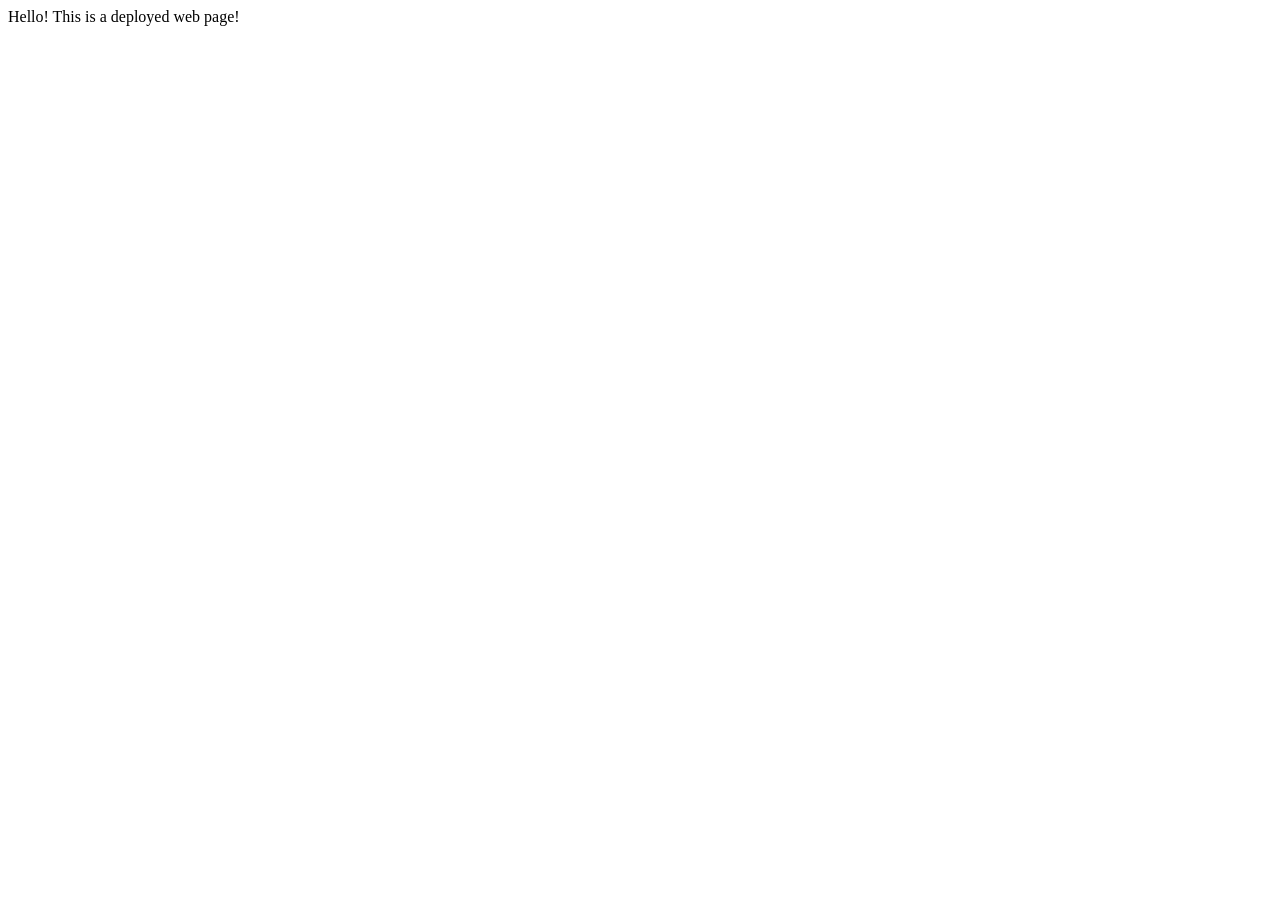
==== index.html @ 88418f79 "initial commit" ====
<!DOCTYPE html>
<html lang="en">
<head>
    <meta charset="UTF-8">
    <meta name="viewport" content="width=device-width, initial-scale=1.0">
    <title>Mini Portfolio</title>
    <link rel="stylesheet" href="style.css">
</head>
<body>
    <div>Hello! This is a deployed web page!</div>
</body>
</html>
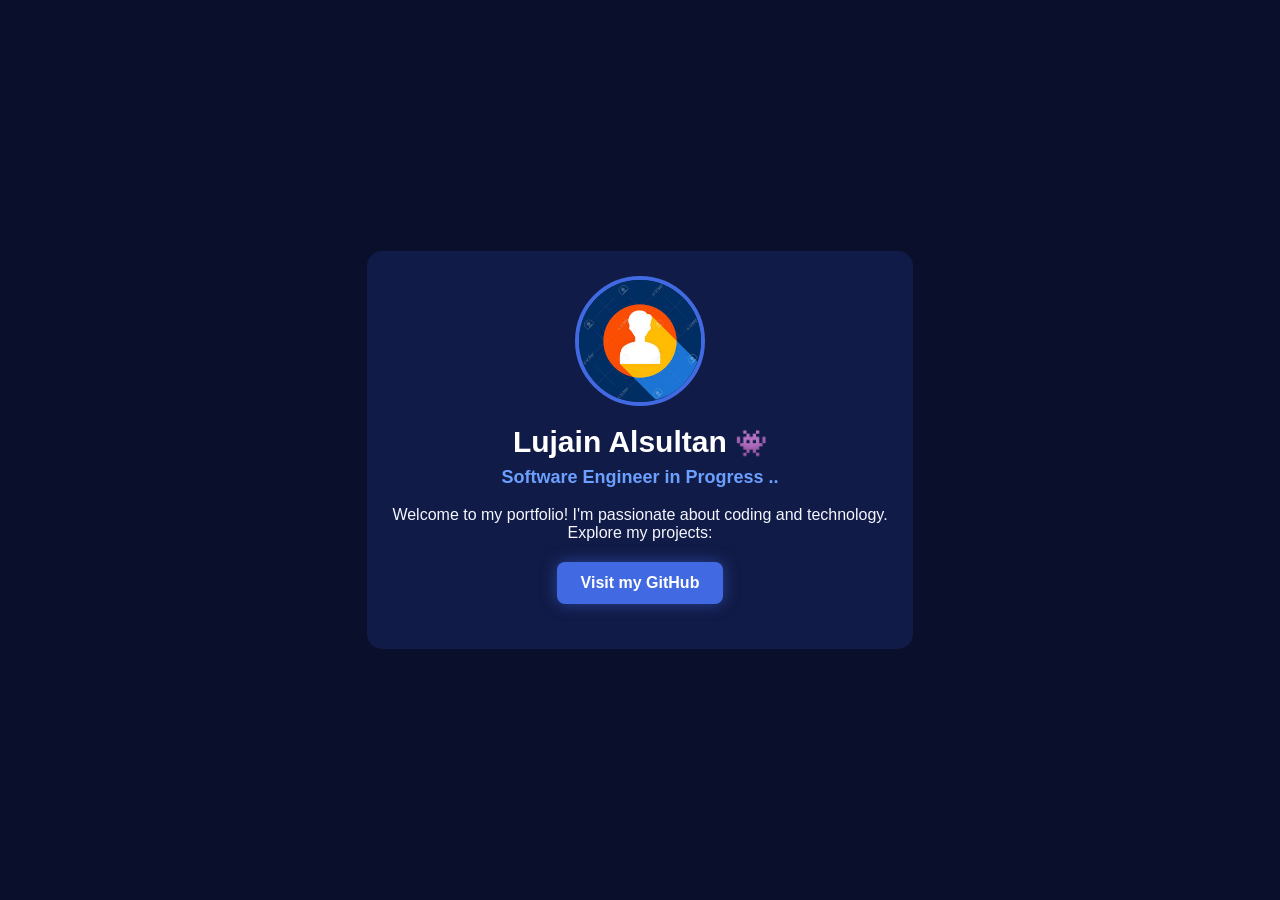
==== commit 7f617a06: "portfolio update" ====
--- a/index.html
+++ b/index.html
@@ -1,12 +1,22 @@
 <!DOCTYPE html>
 <html lang="en">
 <head>
-    <meta charset="UTF-8">
-    <meta name="viewport" content="width=device-width, initial-scale=1.0">
-    <title>Mini Portfolio</title>
-    <link rel="stylesheet" href="style.css">
+  <meta charset="UTF-8" />
+  <meta name="viewport" content="width=device-width, initial-scale=1.0" />
+  <title>Lujain Alsultan | Portfolio</title>
+  <link rel="stylesheet" href="css/style.css" />
 </head>
 <body>
-    <div>Hello! This is a deployed web page!</div>
+  <div class="container">
+    <img src="profile.jpeg" alt="Lujain's Profile" class="profile-pic" />
+    <h1>Lujain Alsultan <span class="emoji">👾</span></h1>
+    <h2>Software Engineer in Progress ..</h2>
+    <p>Welcome to my portfolio! I'm passionate about coding and technology.</p>
+    <p>Explore my projects:</p>
+        <footer></footer>
+    <a href="https://github.com/" target="_blank" class="btn">Visit my GitHub</a>
+    <footer>
+    </footer>
+  </div>
 </body>
 </html>
--- a/css/style.css
+++ b/css/style.css
@@ -0,0 +1,79 @@
+* {
+    margin: 0;
+    padding: 0;
+    box-sizing: border-box;
+    font-family: Arial, Helvetica, serif;
+}
+
+
+body {
+    background-color: #0a0f2c; 
+    color: #f5f7ff;
+    display: flex;
+    justify-content: center;
+    align-items: center;
+    height: 100vh;
+}
+
+
+.container {
+    text-align: center;
+    padding: 25px;
+    background-color: #111b47; 
+    border-radius: 15px;
+    
+}
+
+
+.profile-pic {
+    width: 130px;
+    height: 130px;
+    border-radius: 50%;
+    border: 4px solid #4169e1; 
+    margin-bottom: 15px;
+    object-fit: cover;
+   
+    
+}
+
+
+h1 {
+    font-size: 30px;
+    margin-bottom: 8px;
+    color: #ffffff;
+}
+
+.emoji {
+    font-size: 26px;
+}
+
+h2 {
+    font-size: 18px;
+    color: #6ca0ff; 
+    margin-bottom: 18px;
+}
+
+
+.btn {
+    display: inline-block;
+    background-color: #4169e1;
+    color: #fff;
+    text-decoration: none;
+    padding: 12px 24px;
+    border-radius: 8px;
+    transition: 0.3s ease;
+    font-weight: bold;
+    box-shadow: 0 0 15px rgba(65, 105, 225, 0.5);
+}
+
+.btn:hover {
+    background-color: #3154c7; 
+    transform: scale(1.05);
+}
+
+
+footer {
+    margin-top: 20px;
+    font-size: 14px;
+    color: #cfd8ff;
+}
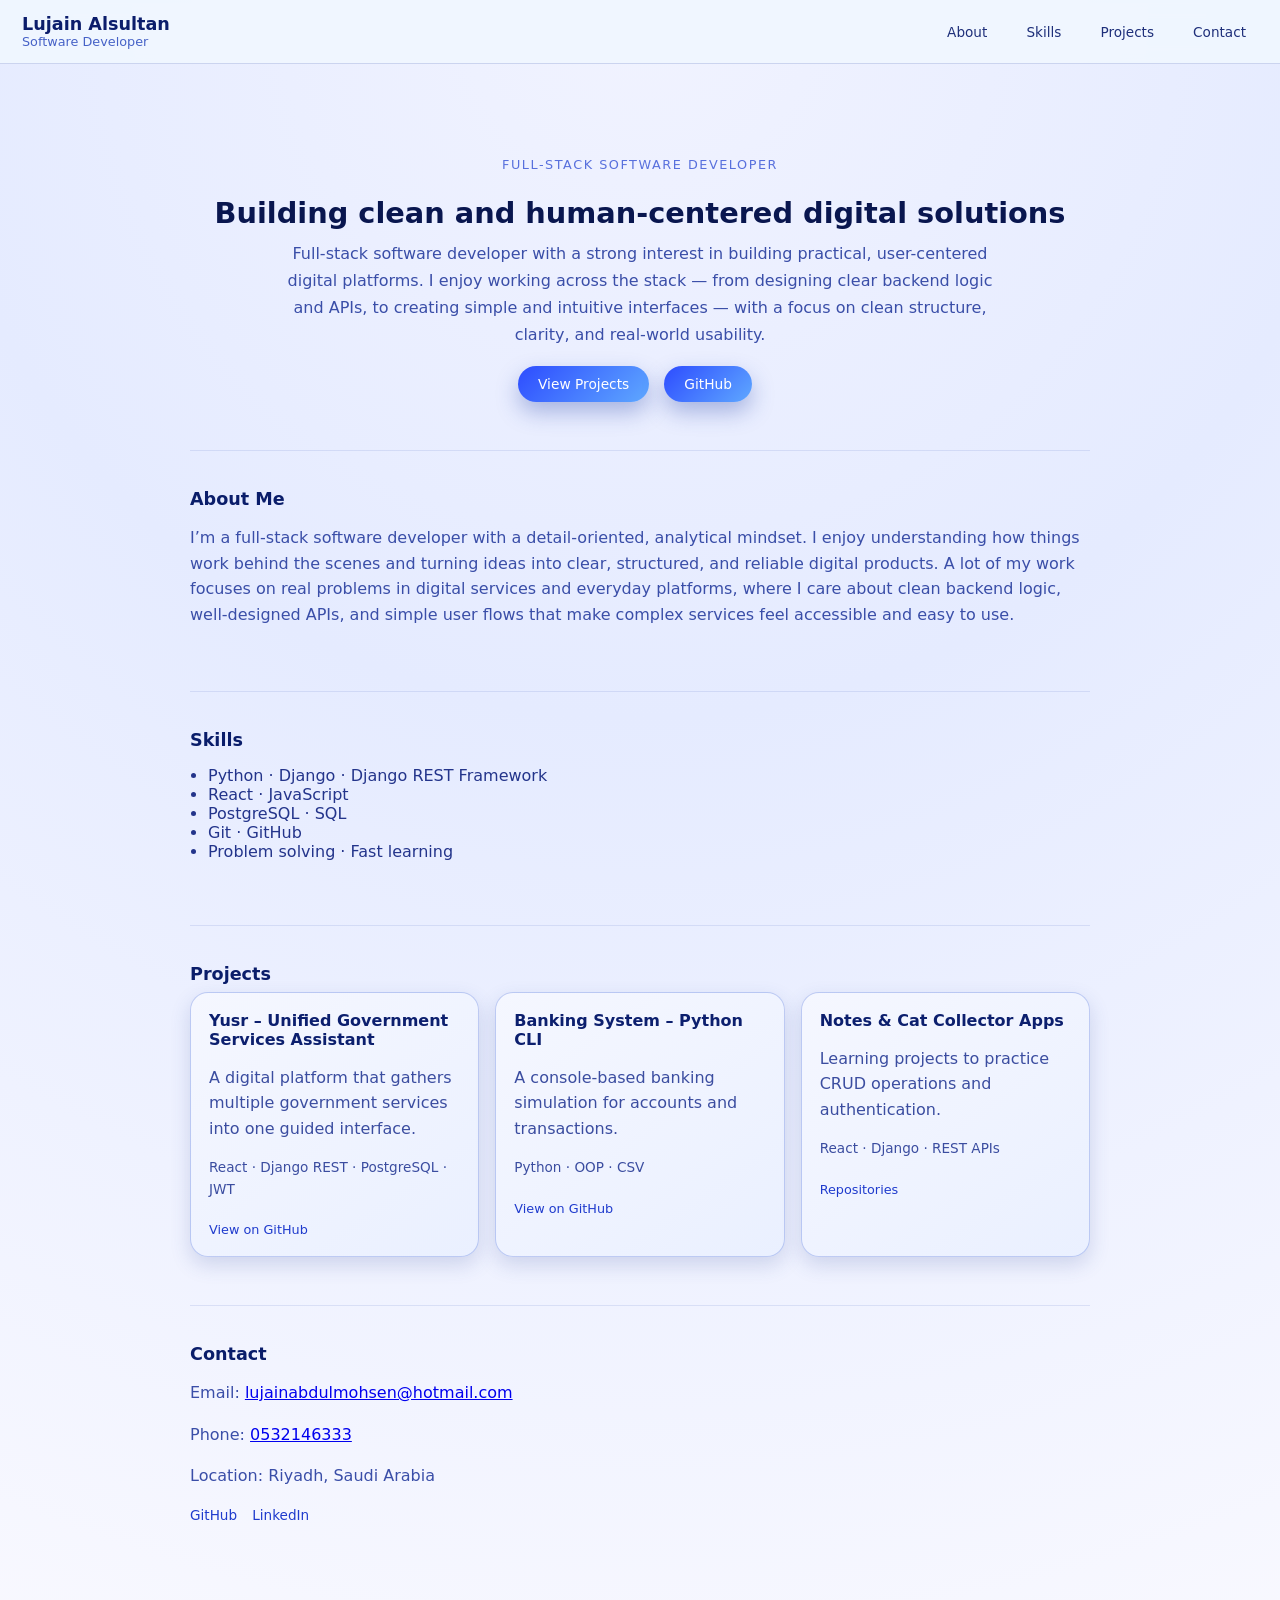
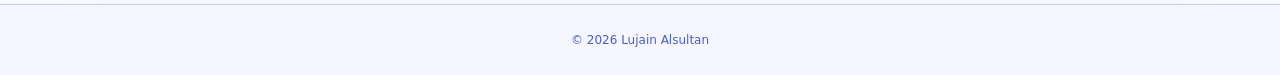
==== commit c6b79146: "update" ====
--- a/index.html
+++ b/index.html
@@ -1,22 +1,97 @@
 <!DOCTYPE html>
 <html lang="en">
 <head>
-  <meta charset="UTF-8" />
-  <meta name="viewport" content="width=device-width, initial-scale=1.0" />
-  <title>Lujain Alsultan | Portfolio</title>
-  <link rel="stylesheet" href="css/style.css" />
+<meta charset="UTF-8">
+<title>Lujain Alsultan | Portfolio</title>
+<meta name="viewport" content="width=device-width, initial-scale=1">
+<link href="styles.css" rel="stylesheet">
 </head>
 <body>
-  <div class="container">
-    <img src="profile.jpeg" alt="Lujain's Profile" class="profile-pic" />
-    <h1>Lujain Alsultan <span class="emoji">👾</span></h1>
-    <h2>Software Engineer in Progress ..</h2>
-    <p>Welcome to my portfolio! I'm passionate about coding and technology.</p>
-    <p>Explore my projects:</p>
-        <footer></footer>
-    <a href="https://github.com/" target="_blank" class="btn">Visit my GitHub</a>
-    <footer>
-    </footer>
-  </div>
+<header class="top">
+<div class="brand">
+<h1>Lujain Alsultan</h1>
+<p>Software Developer</p>
+</div>
+<nav class="nav">
+<a href="#about">About</a>
+<a href="#skills">Skills</a>
+<a href="#projects">Projects</a>
+<a href="#contact">Contact</a>
+</nav>
+</header>
+
+<main class="page">
+<section class="hero">
+<p class="hero-tag">Full-stack Software Developer</p>
+<h2>Building clean and human-centered digital solutions</h2>
+<p class="hero-text">Full-stack software developer with a strong interest in building practical, user-centered digital platforms. I enjoy working across the stack — from designing clear backend logic and APIs, to creating simple and intuitive interfaces — with a focus on clean structure, clarity, and real-world usability.</p>
+<div class="hero-actions">
+<a href="#projects" class="btn">View Projects</a>
+<a href="https://github.com/lujainabdulmohsen" class="btn" target="_blank">GitHub</a>
+</div>
+</section>
+
+<section id="about" class="section">
+<h3>About Me</h3>
+<p>I’m a full-stack software developer with a detail-oriented, analytical mindset. I enjoy understanding how things work behind the scenes and turning ideas into clear, structured, and reliable digital products. A lot of my work focuses on real problems in digital services and everyday platforms, where I care about clean backend logic, well-designed APIs, and simple user flows that make complex services feel accessible and easy to use.</p>
+</section>
+
+<section id="skills" class="section">
+<h3>Skills</h3>
+<ul class="list">
+<li>Python · Django · Django REST Framework</li>
+<li>React · JavaScript</li>
+<li>PostgreSQL · SQL</li>
+<li>Git · GitHub</li>
+<li>Problem solving · Fast learning</li>
+</ul>
+</section>
+
+<section id="projects" class="section">
+<h3>Projects</h3>
+
+<div class="cards">
+<div class="card">
+<h4>Yusr – Unified Government Services Assistant</h4>
+<p>A digital platform that gathers multiple government services into one guided interface.</p>
+<p class="tech">React · Django REST · PostgreSQL · JWT</p>
+<a href="https://github.com/lujainabdulmohsen/yusr" target="_blank" class="link">View on GitHub</a>
+</div>
+
+<div class="card">
+<h4>Banking System – Python CLI</h4>
+<p>A console-based banking simulation for accounts and transactions.</p>
+<p class="tech">Python · OOP · CSV</p>
+<a href="https://github.com/lujainabdulmohsen/banking-system" target="_blank" class="link">View on GitHub</a>
+</div>
+
+<div class="card">
+<h4>Notes & Cat Collector Apps</h4>
+<p>Learning projects to practice CRUD operations and authentication.</p>
+<p class="tech">React · Django · REST APIs</p>
+<a href="https://github.com/lujainabdulmohsen" target="_blank" class="link">Repositories</a>
+</div>
+</div>
+</section>
+
+<section id="contact" class="section">
+<h3>Contact</h3>
+<p>Email: <a href="mailto:lujainabdulmohsen@hotmail.com">lujainabdulmohsen@hotmail.com</a></p>
+<p>Phone: <a href="tel:0532146333">0532146333</a></p>
+<p>Location: Riyadh, Saudi Arabia</p>
+<div class="social">
+<a href="https://github.com/lujainabdulmohsen" target="_blank">GitHub</a>
+<a href="https://www.linkedin.com/in/lujainalsultan/" target="_blank">LinkedIn</a>
+</div>
+</section>
+</main>
+
+<footer class="footer">
+<p>© <span id="year"></span> Lujain Alsultan</p>
+</footer>
+
+<script>
+document.getElementById("year").textContent = new Date().getFullYear()
+</script>
 </body>
-</html>+</html>
--- a/styles.css
+++ b/styles.css
@@ -0,0 +1,210 @@
+html {
+  scroll-behavior: smooth;
+}
+
+body {
+  margin: 0;
+  font-family: system-ui, -apple-system, Segoe UI, Poppins, sans-serif;
+  background: radial-gradient(circle at top, #f1f3ff 0%, #e5ebff 40%, #f9f9ff 100%);
+  color: #0f1a3a;
+}
+
+.top {
+  position: sticky;
+  top: 0;
+  z-index: 10;
+  display: flex;
+  justify-content: space-between;
+  align-items: center;
+  padding: 14px 22px;
+  background: rgba(240, 246, 255, 0.96);
+  border-bottom: 1px solid rgba(70, 90, 180, 0.22);
+  backdrop-filter: blur(10px);
+}
+
+.brand h1 {
+  margin: 0;
+  font-size: 1.1rem;
+  color: #0b1d6b;
+}
+
+.brand p {
+  margin: 0;
+  font-size: 0.8rem;
+  color: #4662c7;
+}
+
+.nav a {
+  margin-left: 10px;
+  color: #1e2f7a;
+  text-decoration: none;
+  font-size: 0.85rem;
+  padding: 6px 12px;
+  border-radius: 20px;
+  transition: background 0.18s, transform 0.18s;
+}
+
+.nav a:hover {
+  background: rgba(90, 120, 255, 0.16);
+  transform: translateY(-1px);
+}
+
+.page {
+  max-width: 900px;
+  margin: 0 auto;
+  padding: 40px 22px 32px;
+}
+
+.hero {
+  text-align: center;
+  padding: 40px 0 30px;
+}
+
+.hero-tag {
+  font-size: 0.8rem;
+  letter-spacing: 0.12em;
+  text-transform: uppercase;
+  color: #5870dd;
+  margin-bottom: 6px;
+}
+
+.hero h2 {
+  font-size: 1.8rem;
+  margin-bottom: 10px;
+  color: #09164f;
+}
+
+.hero-text {
+  max-width: 720px;
+  margin: 0 auto;
+  color: #3a4ea8;
+  line-height: 1.7;
+}
+
+.hero-actions {
+  margin-top: 18px;
+}
+
+.btn {
+  display: inline-block;
+  margin-right: 10px;
+  padding: 10px 20px;
+  border-radius: 28px;
+  text-decoration: none;
+  font-size: 0.86rem;
+  color: white;
+  background: linear-gradient(135deg, #2d4cff, #5fa8ff);
+  box-shadow: 0 10px 22px rgba(40, 70, 170, 0.35);
+  transition: transform 0.18s, box-shadow 0.18s, background 0.18s;
+}
+
+.btn:hover {
+  transform: translateY(-2px);
+  box-shadow: 0 14px 30px rgba(40, 70, 170, 0.45);
+}
+
+.section {
+  margin: 18px 0 28px;
+  padding: 20px 0;
+  border-top: 1px solid rgba(120, 140, 210, 0.2);
+}
+
+.section h3 {
+  margin-bottom: 8px;
+  color: #0a1d6a;
+  font-size: 1.1rem;
+}
+
+.section p {
+  color: #3a4ea8;
+  line-height: 1.6;
+}
+
+.list {
+  padding-left: 18px;
+  color: #23348b;
+}
+
+.cards {
+  display: grid;
+  grid-template-columns: repeat(auto-fit, minmax(220px, 1fr));
+  gap: 16px;
+  margin-top: 8px;
+}
+
+.card {
+  padding: 18px;
+  border-radius: 18px;
+  background: linear-gradient(145deg, #f5f7ff, #eaf0ff);
+  border: 1px solid rgba(90, 120, 220, 0.35);
+  box-shadow: 0 8px 20px rgba(50, 70, 150, 0.18);
+  transition: transform 0.18s, box-shadow 0.18s, border-color 0.18s;
+}
+
+.card:hover {
+  transform: translateY(-4px);
+  box-shadow: 0 14px 28px rgba(40, 60, 140, 0.28);
+  border-color: rgba(60, 100, 240, 0.6);
+}
+
+.card h4 {
+  margin: 0 0 6px;
+  color: #0c1f6e;
+  font-size: 1rem;
+}
+
+.card p {
+  color: #3b4da0;
+}
+
+.tech {
+  color: #4464cc;
+  font-size: 0.85rem;
+  margin-top: 4px;
+}
+
+.link {
+  display: inline-block;
+  margin-top: 8px;
+  color: #1f3bcd;
+  text-decoration: none;
+  font-size: 0.8rem;
+  transition: color 0.18s, transform 0.18s;
+}
+
+.link:hover {
+  color: #1026ff;
+  transform: translateY(-1px);
+}
+
+.social a {
+  margin-right: 10px;
+  color: #1f3bcd;
+  text-decoration: none;
+  font-size: 0.85rem;
+  transition: color 0.18s, transform 0.18s;
+}
+
+.social a:hover {
+  color: #1026ff;
+  transform: translateY(-1px);
+}
+
+.footer {
+  text-align: center;
+  padding: 16px;
+  font-size: 0.75rem;
+  color: #4960c9;
+  border-top: 1px solid rgba(60, 80, 190, 0.25);
+  background: #f5f6ff;
+}
+
+@media (max-width: 720px) {
+  .page {
+    padding: 26px 18px 26px;
+  }
+
+  .hero {
+    padding-top: 24px;
+  }
+}
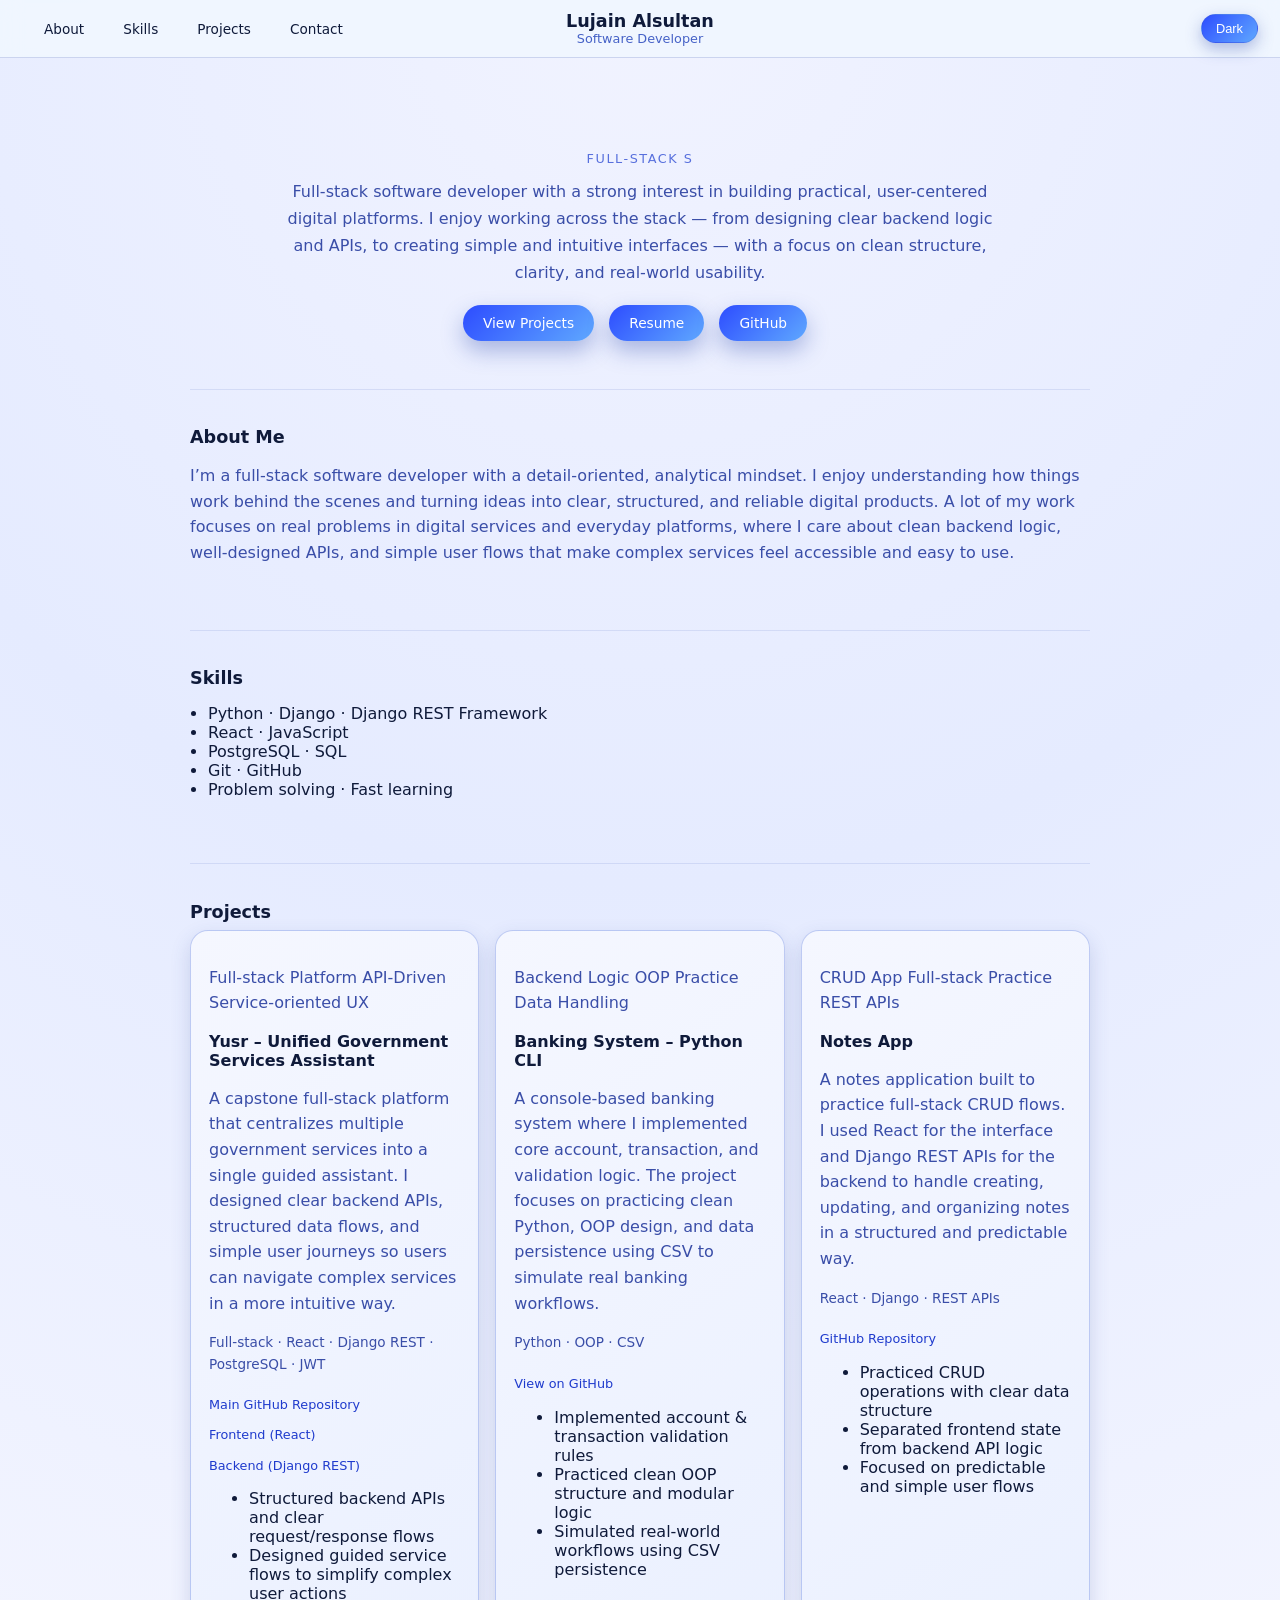
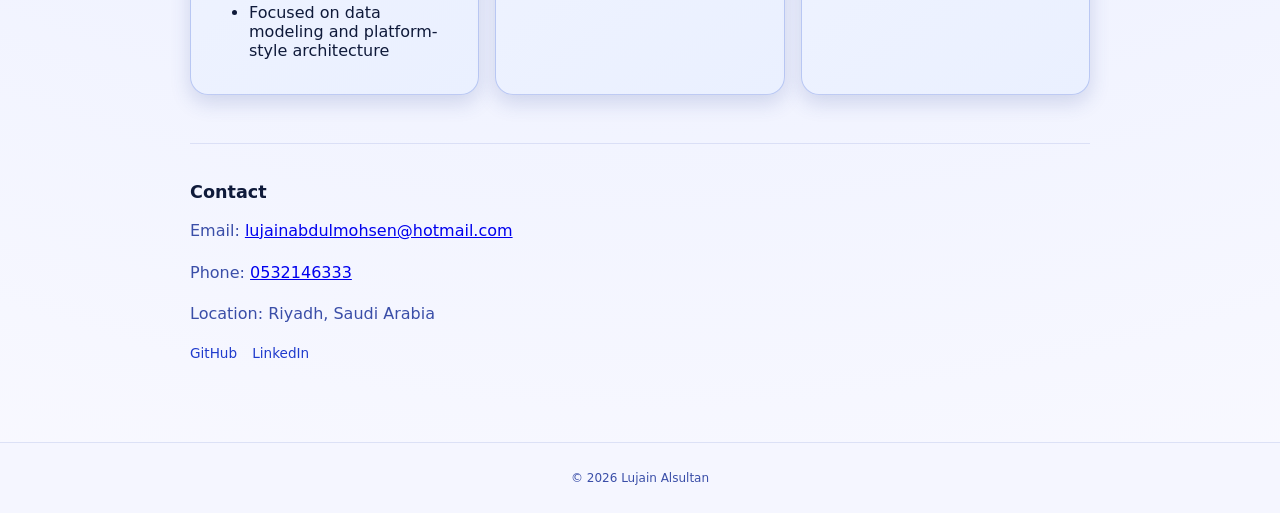
==== commit 42db3882: "updates" ====
--- a/index.html
+++ b/index.html
@@ -7,36 +7,49 @@
 <link href="styles.css" rel="stylesheet">
 </head>
 <body>
+
 <header class="top">
-<div class="brand">
-<h1>Lujain Alsultan</h1>
-<p>Software Developer</p>
-</div>
+
 <nav class="nav">
 <a href="#about">About</a>
 <a href="#skills">Skills</a>
 <a href="#projects">Projects</a>
 <a href="#contact">Contact</a>
 </nav>
+
+<div class="brand">
+<h1>Lujain Alsultan</h1>
+<p>Software Developer</p>
+</div>
+
+<button id="themeToggle" class="theme-toggle small-btn">Dark</button>
+
 </header>
 
 <main class="page">
-<section class="hero">
+
+<section class="hero reveal">
 <p class="hero-tag">Full-stack Software Developer</p>
-<h2>Building clean and human-centered digital solutions</h2>
-<p class="hero-text">Full-stack software developer with a strong interest in building practical, user-centered digital platforms. I enjoy working across the stack — from designing clear backend logic and APIs, to creating simple and intuitive interfaces — with a focus on clean structure, clarity, and real-world usability.</p>
+
+<p class="hero-text">
+Full-stack software developer with a strong interest in building practical, user-centered digital platforms. I enjoy working across the stack — from designing clear backend logic and APIs, to creating simple and intuitive interfaces — with a focus on clean structure, clarity, and real-world usability.
+</p>
+
 <div class="hero-actions">
 <a href="#projects" class="btn">View Projects</a>
+<a href="resume.pdf" target="_blank" class="btn">Resume</a>
 <a href="https://github.com/lujainabdulmohsen" class="btn" target="_blank">GitHub</a>
 </div>
 </section>
 
-<section id="about" class="section">
+<section id="about" class="section reveal">
 <h3>About Me</h3>
-<p>I’m a full-stack software developer with a detail-oriented, analytical mindset. I enjoy understanding how things work behind the scenes and turning ideas into clear, structured, and reliable digital products. A lot of my work focuses on real problems in digital services and everyday platforms, where I care about clean backend logic, well-designed APIs, and simple user flows that make complex services feel accessible and easy to use.</p>
+<p>
+I’m a full-stack software developer with a detail-oriented, analytical mindset. I enjoy understanding how things work behind the scenes and turning ideas into clear, structured, and reliable digital products. A lot of my work focuses on real problems in digital services and everyday platforms, where I care about clean backend logic, well-designed APIs, and simple user flows that make complex services feel accessible and easy to use.
+</p>
 </section>
 
-<section id="skills" class="section">
+<section id="skills" class="section reveal">
 <h3>Skills</h3>
 <ul class="list">
 <li>Python · Django · Django REST Framework</li>
@@ -47,51 +60,123 @@
 </ul>
 </section>
 
-<section id="projects" class="section">
+<section id="projects" class="section reveal">
 <h3>Projects</h3>
 
 <div class="cards">
+
+<!-- Yusr -->
 <div class="card">
+
+<p class="tech-tags">
+<span>Full-stack Platform</span>
+<span>API-Driven</span>
+<span>Service-oriented UX</span>
+</p>
+
 <h4>Yusr – Unified Government Services Assistant</h4>
-<p>A digital platform that gathers multiple government services into one guided interface.</p>
-<p class="tech">React · Django REST · PostgreSQL · JWT</p>
-<a href="https://github.com/lujainabdulmohsen/yusr" target="_blank" class="link">View on GitHub</a>
+
+<p>A capstone full-stack platform that centralizes multiple government services into a single guided assistant. I designed clear backend APIs, structured data flows, and simple user journeys so users can navigate complex services in a more intuitive way.</p>
+
+<p class="tech">Full-stack · React · Django REST · PostgreSQL · JWT</p>
+
+<a href="https://github.com/lujainabdulmohsen" target="_blank" class="link">
+Main GitHub Repository
+</a>
+
+<div class="card-links">
+<a href="https://github.com/lujainabdulmohsen/frontend-capstone" target="_blank" class="link">Frontend (React)</a>
+<a href="https://github.com/lujainabdulmohsen/backend-capstone" target="_blank" class="link">Backend (Django REST)</a>
 </div>
 
-<div class="card">
-<h4>Banking System – Python CLI</h4>
-<p>A console-based banking simulation for accounts and transactions.</p>
-<p class="tech">Python · OOP · CSV</p>
-<a href="https://github.com/lujainabdulmohsen/banking-system" target="_blank" class="link">View on GitHub</a>
+<ul class="takeaways">
+<li>Structured backend APIs and clear request/response flows</li>
+<li>Designed guided service flows to simplify complex user actions</li>
+<li>Focused on data modeling and platform-style architecture</li>
+</ul>
+
 </div>
 
+<!-- Banking System -->
 <div class="card">
-<h4>Notes & Cat Collector Apps</h4>
-<p>Learning projects to practice CRUD operations and authentication.</p>
+
+<p class="tech-tags">
+<span>Backend Logic</span>
+<span>OOP Practice</span>
+<span>Data Handling</span>
+</p>
+
+<h4>Banking System – Python CLI</h4>
+
+<p>A console-based banking system where I implemented core account, transaction, and validation logic. The project focuses on practicing clean Python, OOP design, and data persistence using CSV to simulate real banking workflows.</p>
+
+<p class="tech">Python · OOP · CSV</p>
+
+<a href="https://github.com/lujainabdulmohsen/python-bank-project" target="_blank" class="link">View on GitHub</a>
+
+<ul class="takeaways">
+<li>Implemented account & transaction validation rules</li>
+<li>Practiced clean OOP structure and modular logic</li>
+<li>Simulated real-world workflows using CSV persistence</li>
+</ul>
+
+</div>
+
+<!-- Notes App -->
+<div class="card">
+
+<p class="tech-tags">
+<span>CRUD App</span>
+<span>Full-stack Practice</span>
+<span>REST APIs</span>
+</p>
+
+<h4>Notes App</h4>
+
+<p>A notes application built to practice full-stack CRUD flows. I used React for the interface and Django REST APIs for the backend to handle creating, updating, and organizing notes in a structured and predictable way.</p>
+
 <p class="tech">React · Django · REST APIs</p>
-<a href="https://github.com/lujainabdulmohsen" target="_blank" class="link">Repositories</a>
+
+<a href="https://github.com/lujainabdulmohsen/notes-app.git" target="_blank" class="link">GitHub Repository</a>
+
+<ul class="takeaways">
+<li>Practiced CRUD operations with clear data structure</li>
+<li>Separated frontend state from backend API logic</li>
+<li>Focused on predictable and simple user flows</li>
+</ul>
+
 </div>
+
 </div>
 </section>
 
-<section id="contact" class="section">
+<section id="contact" class="section reveal">
 <h3>Contact</h3>
-<p>Email: <a href="mailto:lujainabdulmohsen@hotmail.com">lujainabdulmohsen@hotmail.com</a></p>
-<p>Phone: <a href="tel:0532146333">0532146333</a></p>
+
+<p>Email:
+<a href="mailto:lujainabdulmohsen@hotmail.com">
+lujainabdulmohsen@hotmail.com
+</a></p>
+
+<p>Phone:
+<a href="tel:0532146333">0532146333</a></p>
+
 <p>Location: Riyadh, Saudi Arabia</p>
+
 <div class="social">
 <a href="https://github.com/lujainabdulmohsen" target="_blank">GitHub</a>
 <a href="https://www.linkedin.com/in/lujainalsultan/" target="_blank">LinkedIn</a>
 </div>
 </section>
+
 </main>
+
+<button id="scrollTop">↑</button>
 
 <footer class="footer">
 <p>© <span id="year"></span> Lujain Alsultan</p>
 </footer>
 
-<script>
-document.getElementById("year").textContent = new Date().getFullYear()
-</script>
+<script src="script.js"></script>
 </body>
 </html>
--- a/styles.css
+++ b/styles.css
@@ -1,12 +1,52 @@
 html {
   scroll-behavior: smooth;
+}
+
+:root {
+  --bg-gradient: radial-gradient(circle at top, #f1f3ff 0%, #e5ebff 40%, #f9f9ff 100%);
+  --text-main: #0f1a3a;
+  --text-sub: #3a4ea8;
+  --accent: #2d4cff;
+  --accent-soft: #5fa8ff;
+  --nav-bg: rgba(240, 246, 255, 0.96);
+  --nav-border: rgba(70, 90, 180, 0.22);
+  --card-bg: linear-gradient(145deg, #f5f7ff, #eaf0ff);
+  --card-border: rgba(90, 120, 220, 0.35);
+  --section-border: rgba(120, 140, 210, 0.2);
+  --footer-bg: #f5f6ff;
+  --link-color: #1f3bcd;
+  --link-hover: #1026ff;
+  --hero-tag: #5870dd;
+  --brand-sub: #4662c7;
+  --scroll-btn-shadow: rgba(40, 70, 170, 0.4);
+  --scroll-btn-shadow-hover: rgba(40, 70, 170, 0.6);
+}
+
+body.dark {
+  --bg-gradient: radial-gradient(circle at top, #050816 0%, #050b1f 35%, #050715 100%);
+  --text-main: #e5e9ff;
+  --text-sub: #c0c6ff;
+  --accent: #5b7dff;
+  --accent-soft: #76b0ff;
+  --nav-bg: rgba(8, 13, 40, 0.96);
+  --nav-border: rgba(90, 110, 210, 0.5);
+  --card-bg: linear-gradient(145deg, #0c1230, #141b3f);
+  --card-border: rgba(120, 150, 255, 0.6);
+  --section-border: rgba(80, 100, 200, 0.45);
+  --footer-bg: #050814;
+  --link-color: #9fb4ff;
+  --link-hover: #d6e0ff;
+  --hero-tag: #9aa9ff;
+  --brand-sub: #9aa9ff;
+  --scroll-btn-shadow: rgba(20, 40, 120, 0.7);
+  --scroll-btn-shadow-hover: rgba(20, 40, 120, 0.95);
 }
 
 body {
   margin: 0;
   font-family: system-ui, -apple-system, Segoe UI, Poppins, sans-serif;
-  background: radial-gradient(circle at top, #f1f3ff 0%, #e5ebff 40%, #f9f9ff 100%);
-  color: #0f1a3a;
+  background: var(--bg-gradient);
+  color: var(--text-main);
 }
 
 .top {
@@ -17,26 +57,39 @@
   justify-content: space-between;
   align-items: center;
   padding: 14px 22px;
-  background: rgba(240, 246, 255, 0.96);
-  border-bottom: 1px solid rgba(70, 90, 180, 0.22);
+  background: var(--nav-bg);
+  border-bottom: 1px solid var(--nav-border);
   backdrop-filter: blur(10px);
+}
+
+.brand {
+  position: absolute;
+  left: 50%;
+  transform: translateX(-50%);
+  text-align: center;
 }
 
 .brand h1 {
   margin: 0;
   font-size: 1.1rem;
-  color: #0b1d6b;
+  color: var(--text-main);
 }
 
 .brand p {
   margin: 0;
   font-size: 0.8rem;
-  color: #4662c7;
+  color: var(--brand-sub);
+}
+
+.top-right {
+  display: flex;
+  align-items: center;
+  gap: 10px;
 }
 
 .nav a {
   margin-left: 10px;
-  color: #1e2f7a;
+  color: var(--text-main);
   text-decoration: none;
   font-size: 0.85rem;
   padding: 6px 12px;
@@ -49,6 +102,35 @@
   transform: translateY(-1px);
 }
 
+.nav-btn {
+  background: linear-gradient(135deg, var(--accent), var(--accent-soft));
+  color: #ffffff;
+  border-radius: 18px;
+  box-shadow: 0 8px 18px rgba(40, 70, 170, 0.35);
+}
+
+.nav-btn:hover {
+  transform: translateY(-2px);
+  background: linear-gradient(135deg, var(--accent-soft), var(--accent));
+}
+
+.theme-toggle {
+  border: 1px solid var(--nav-border);
+  background: linear-gradient(135deg, var(--accent), var(--accent-soft));
+  color: #ffffff;
+  border-radius: 20px;
+  padding: 6px 14px;
+  font-size: 0.8rem;
+  cursor: pointer;
+  box-shadow: 0 6px 16px rgba(40, 70, 170, 0.35);
+  transition: transform 0.18s, box-shadow 0.18s;
+}
+
+.theme-toggle:hover {
+  transform: translateY(-2px);
+  box-shadow: 0 10px 22px rgba(40, 70, 170, 0.45);
+}
+
 .page {
   max-width: 900px;
   margin: 0 auto;
@@ -64,20 +146,14 @@
   font-size: 0.8rem;
   letter-spacing: 0.12em;
   text-transform: uppercase;
-  color: #5870dd;
-  margin-bottom: 6px;
-}
-
-.hero h2 {
-  font-size: 1.8rem;
-  margin-bottom: 10px;
-  color: #09164f;
+  color: var(--hero-tag);
+  margin-bottom: 12px;
 }
 
 .hero-text {
   max-width: 720px;
   margin: 0 auto;
-  color: #3a4ea8;
+  color: var(--text-sub);
   line-height: 1.7;
 }
 
@@ -92,10 +168,16 @@
   border-radius: 28px;
   text-decoration: none;
   font-size: 0.86rem;
-  color: white;
-  background: linear-gradient(135deg, #2d4cff, #5fa8ff);
+  color: #ffffff;
+  background: linear-gradient(135deg, var(--accent), var(--accent-soft));
   box-shadow: 0 10px 22px rgba(40, 70, 170, 0.35);
   transition: transform 0.18s, box-shadow 0.18s, background 0.18s;
+}
+
+.small-btn {
+  padding: 6px 14px;
+  font-size: 0.8rem;
+  border-radius: 20px;
 }
 
 .btn:hover {
@@ -106,23 +188,23 @@
 .section {
   margin: 18px 0 28px;
   padding: 20px 0;
-  border-top: 1px solid rgba(120, 140, 210, 0.2);
+  border-top: 1px solid var(--section-border);
 }
 
 .section h3 {
   margin-bottom: 8px;
-  color: #0a1d6a;
+  color: var(--text-main);
   font-size: 1.1rem;
 }
 
 .section p {
-  color: #3a4ea8;
+  color: var(--text-sub);
   line-height: 1.6;
 }
 
 .list {
   padding-left: 18px;
-  color: #23348b;
+  color: var(--text-main);
 }
 
 .cards {
@@ -135,8 +217,8 @@
 .card {
   padding: 18px;
   border-radius: 18px;
-  background: linear-gradient(145deg, #f5f7ff, #eaf0ff);
-  border: 1px solid rgba(90, 120, 220, 0.35);
+  background: var(--card-bg);
+  border: 1px solid var(--card-border);
   box-shadow: 0 8px 20px rgba(50, 70, 150, 0.18);
   transition: transform 0.18s, box-shadow 0.18s, border-color 0.18s;
 }
@@ -144,59 +226,105 @@
 .card:hover {
   transform: translateY(-4px);
   box-shadow: 0 14px 28px rgba(40, 60, 140, 0.28);
-  border-color: rgba(60, 100, 240, 0.6);
+  border-color: rgba(60, 100, 240, 0.8);
 }
 
 .card h4 {
   margin: 0 0 6px;
-  color: #0c1f6e;
+  color: var(--text-main);
   font-size: 1rem;
 }
 
 .card p {
-  color: #3b4da0;
+  color: var(--text-sub);
 }
 
 .tech {
-  color: #4464cc;
+  color: var(--hero-tag);
   font-size: 0.85rem;
   margin-top: 4px;
+}
+
+.card-links {
+  margin-top: 6px;
+  display: flex;
+  flex-wrap: wrap;
+  gap: 8px;
 }
 
 .link {
   display: inline-block;
   margin-top: 8px;
-  color: #1f3bcd;
+  color: var(--link-color);
   text-decoration: none;
   font-size: 0.8rem;
   transition: color 0.18s, transform 0.18s;
 }
 
 .link:hover {
-  color: #1026ff;
+  color: var(--link-hover);
   transform: translateY(-1px);
 }
 
 .social a {
   margin-right: 10px;
-  color: #1f3bcd;
+  color: var(--link-color);
   text-decoration: none;
   font-size: 0.85rem;
   transition: color 0.18s, transform 0.18s;
 }
 
 .social a:hover {
-  color: #1026ff;
+  color: var(--link-hover);
   transform: translateY(-1px);
+}
+
+.reveal {
+  opacity: 0;
+  transform: translateY(24px);
+  transition: opacity 0.4s ease, transform 0.4s ease;
+}
+
+.reveal.visible {
+  opacity: 1;
+  transform: translateY(0);
+}
+
+#scrollTop {
+  position: fixed;
+  right: 24px;
+  bottom: 24px;
+  border: none;
+  border-radius: 999px;
+  padding: 10px 12px;
+  font-size: 0.9rem;
+  background: linear-gradient(135deg, var(--accent), var(--accent-soft));
+  color: #ffffff;
+  cursor: pointer;
+  box-shadow: 0 10px 22px var(--scroll-btn-shadow);
+  opacity: 0;
+  pointer-events: none;
+  transform: translateY(8px);
+  transition: opacity 0.2s ease, transform 0.2s ease, box-shadow 0.2s ease;
+}
+
+#scrollTop.show {
+  opacity: 1;
+  pointer-events: auto;
+  transform: translateY(0);
+}
+
+#scrollTop:hover {
+  box-shadow: 0 14px 30px var(--scroll-btn-shadow-hover);
 }
 
 .footer {
   text-align: center;
   padding: 16px;
   font-size: 0.75rem;
-  color: #4960c9;
-  border-top: 1px solid rgba(60, 80, 190, 0.25);
-  background: #f5f6ff;
+  color: var(--text-sub);
+  border-top: 1px solid var(--section-border);
+  background: var(--footer-bg);
 }
 
 @media (max-width: 720px) {
@@ -207,4 +335,17 @@
   .hero {
     padding-top: 24px;
   }
-}
+
+  .nav a {
+    margin-left: 6px;
+    padding: 5px 8px;
+  }
+
+  .theme-toggle {
+    padding: 4px 10px;
+  }
+
+  .small-btn {
+    padding: 4px 10px;
+  }
+}
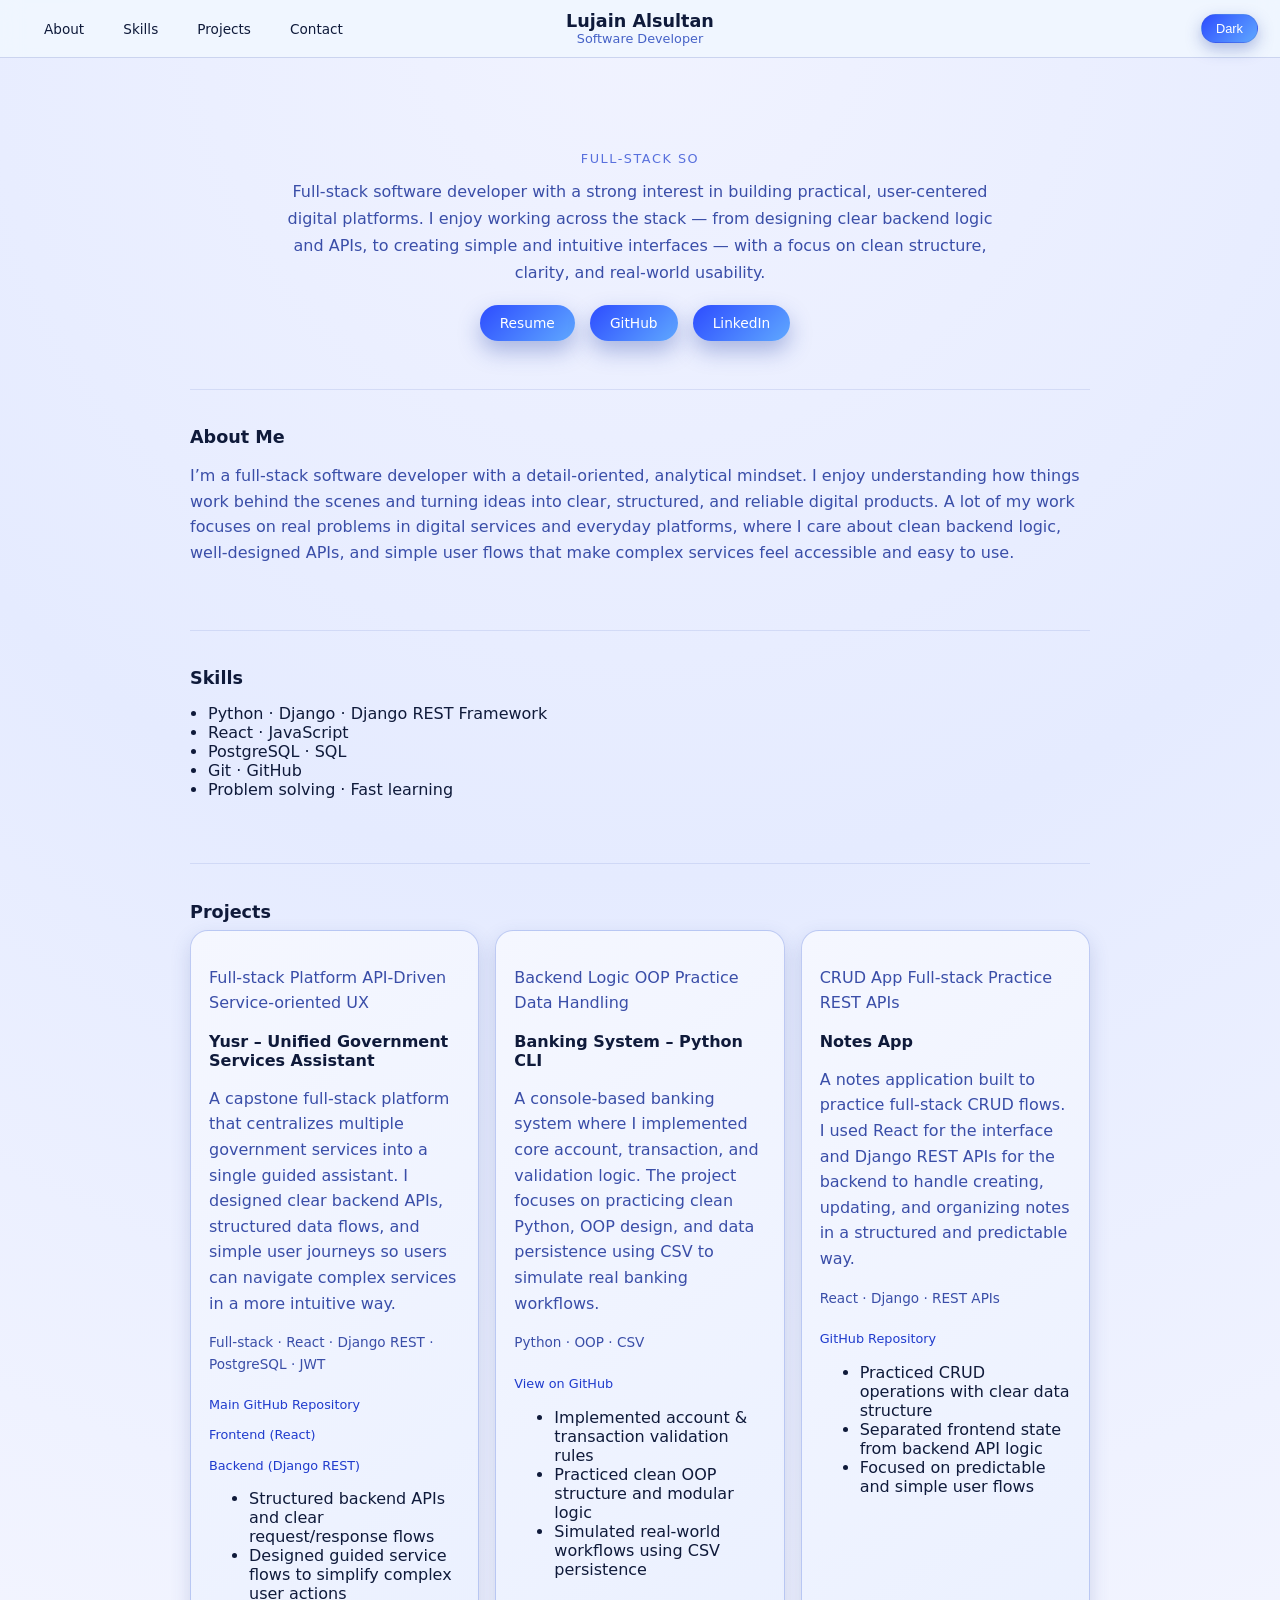
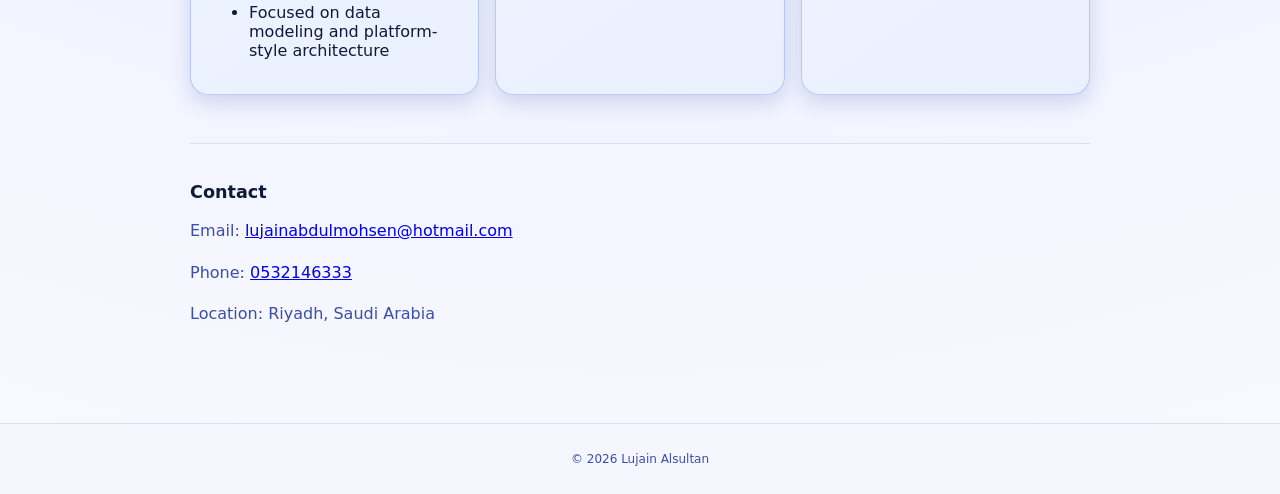
==== commit dd0525b8: "updates" ====
--- a/index.html
+++ b/index.html
@@ -36,9 +36,9 @@
 </p>
 
 <div class="hero-actions">
-<a href="#projects" class="btn">View Projects</a>
 <a href="resume.pdf" target="_blank" class="btn">Resume</a>
 <a href="https://github.com/lujainabdulmohsen" class="btn" target="_blank">GitHub</a>
+<a href="https://www.linkedin.com/in/lujainalsultan/" class="btn" target="_blank">LinkedIn</a>
 </div>
 </section>
 
@@ -163,10 +163,6 @@
 
 <p>Location: Riyadh, Saudi Arabia</p>
 
-<div class="social">
-<a href="https://github.com/lujainabdulmohsen" target="_blank">GitHub</a>
-<a href="https://www.linkedin.com/in/lujainalsultan/" target="_blank">LinkedIn</a>
-</div>
 </section>
 
 </main>
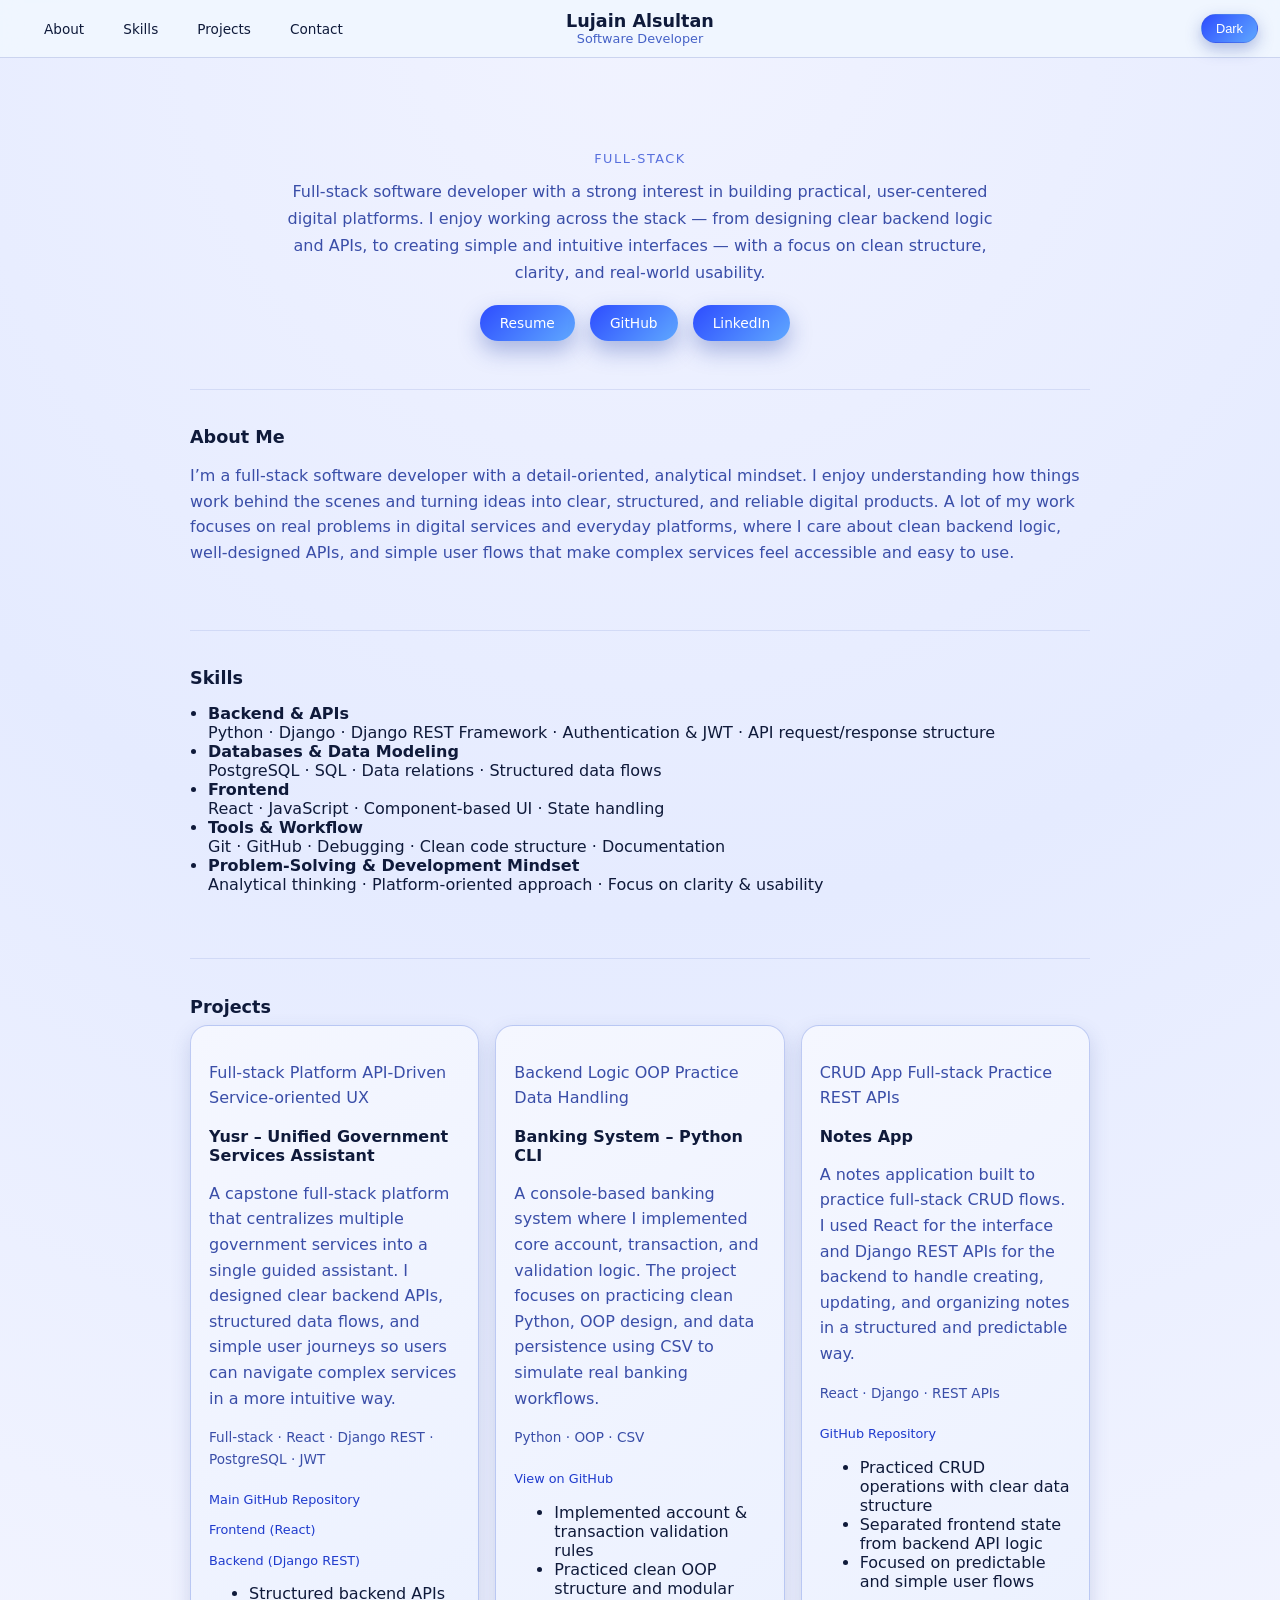
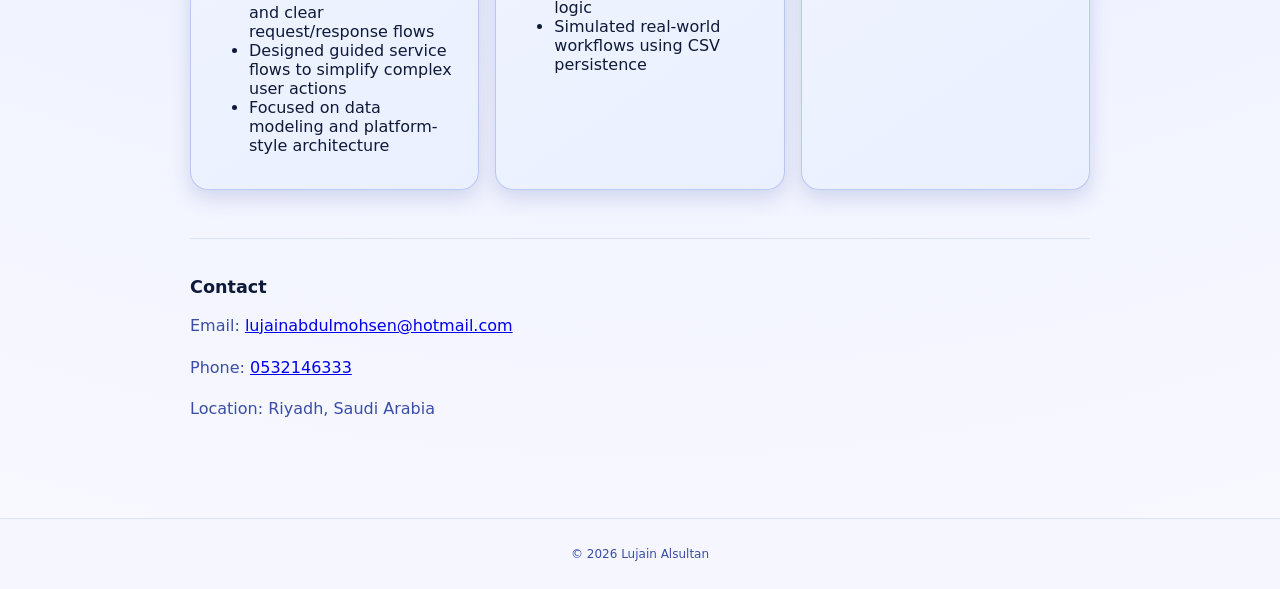
==== commit 5c046782: "updates" ====
--- a/index.html
+++ b/index.html
@@ -51,12 +51,29 @@
 
 <section id="skills" class="section reveal">
 <h3>Skills</h3>
+
 <ul class="list">
-<li>Python · Django · Django REST Framework</li>
-<li>React · JavaScript</li>
-<li>PostgreSQL · SQL</li>
-<li>Git · GitHub</li>
-<li>Problem solving · Fast learning</li>
+
+<li><strong>Backend & APIs</strong><br>
+Python · Django · Django REST Framework · Authentication & JWT · API request/response structure
+</li>
+
+<li><strong>Databases & Data Modeling</strong><br>
+PostgreSQL · SQL · Data relations · Structured data flows
+</li>
+
+<li><strong>Frontend</strong><br>
+React · JavaScript · Component-based UI · State handling
+</li>
+
+<li><strong>Tools & Workflow</strong><br>
+Git · GitHub · Debugging · Clean code structure · Documentation
+</li>
+
+<li><strong>Problem-Solving & Development Mindset</strong><br>
+Analytical thinking · Platform-oriented approach · Focus on clarity & usability
+</li>
+
 </ul>
 </section>
 
@@ -65,7 +82,6 @@
 
 <div class="cards">
 
-<!-- Yusr -->
 <div class="card">
 
 <p class="tech-tags">
@@ -97,7 +113,6 @@
 
 </div>
 
-<!-- Banking System -->
 <div class="card">
 
 <p class="tech-tags">
@@ -122,7 +137,6 @@
 
 </div>
 
-<!-- Notes App -->
 <div class="card">
 
 <p class="tech-tags">
--- a/styles.css
+++ b/styles.css
@@ -349,3 +349,51 @@
     padding: 4px 10px;
   }
 }
+@media (max-width: 768px) {
+
+  .page {
+    padding: 12px;
+  }
+
+  .hero-text {
+    font-size: 14px;
+    line-height: 1.6;
+  }
+
+  .hero-actions {
+    display: flex;
+    flex-direction: column;
+    gap: 10px;
+  }
+
+  .hero-actions .btn {
+    width: 100%;
+    text-align: center;
+  }
+
+  .cards {
+    display: flex;
+    flex-direction: column;
+    gap: 16px;
+  }
+
+  .card {
+    padding: 12px;
+  }
+
+  .tech-tags span {
+    display: inline-block;
+    margin-bottom: 6px;
+  }
+
+  .list li {
+    font-size: 14px;
+    line-height: 1.6;
+  }
+
+  nav.nav {
+    gap: 10px;
+    flex-wrap: wrap;
+    justify-content: center;
+  }
+}
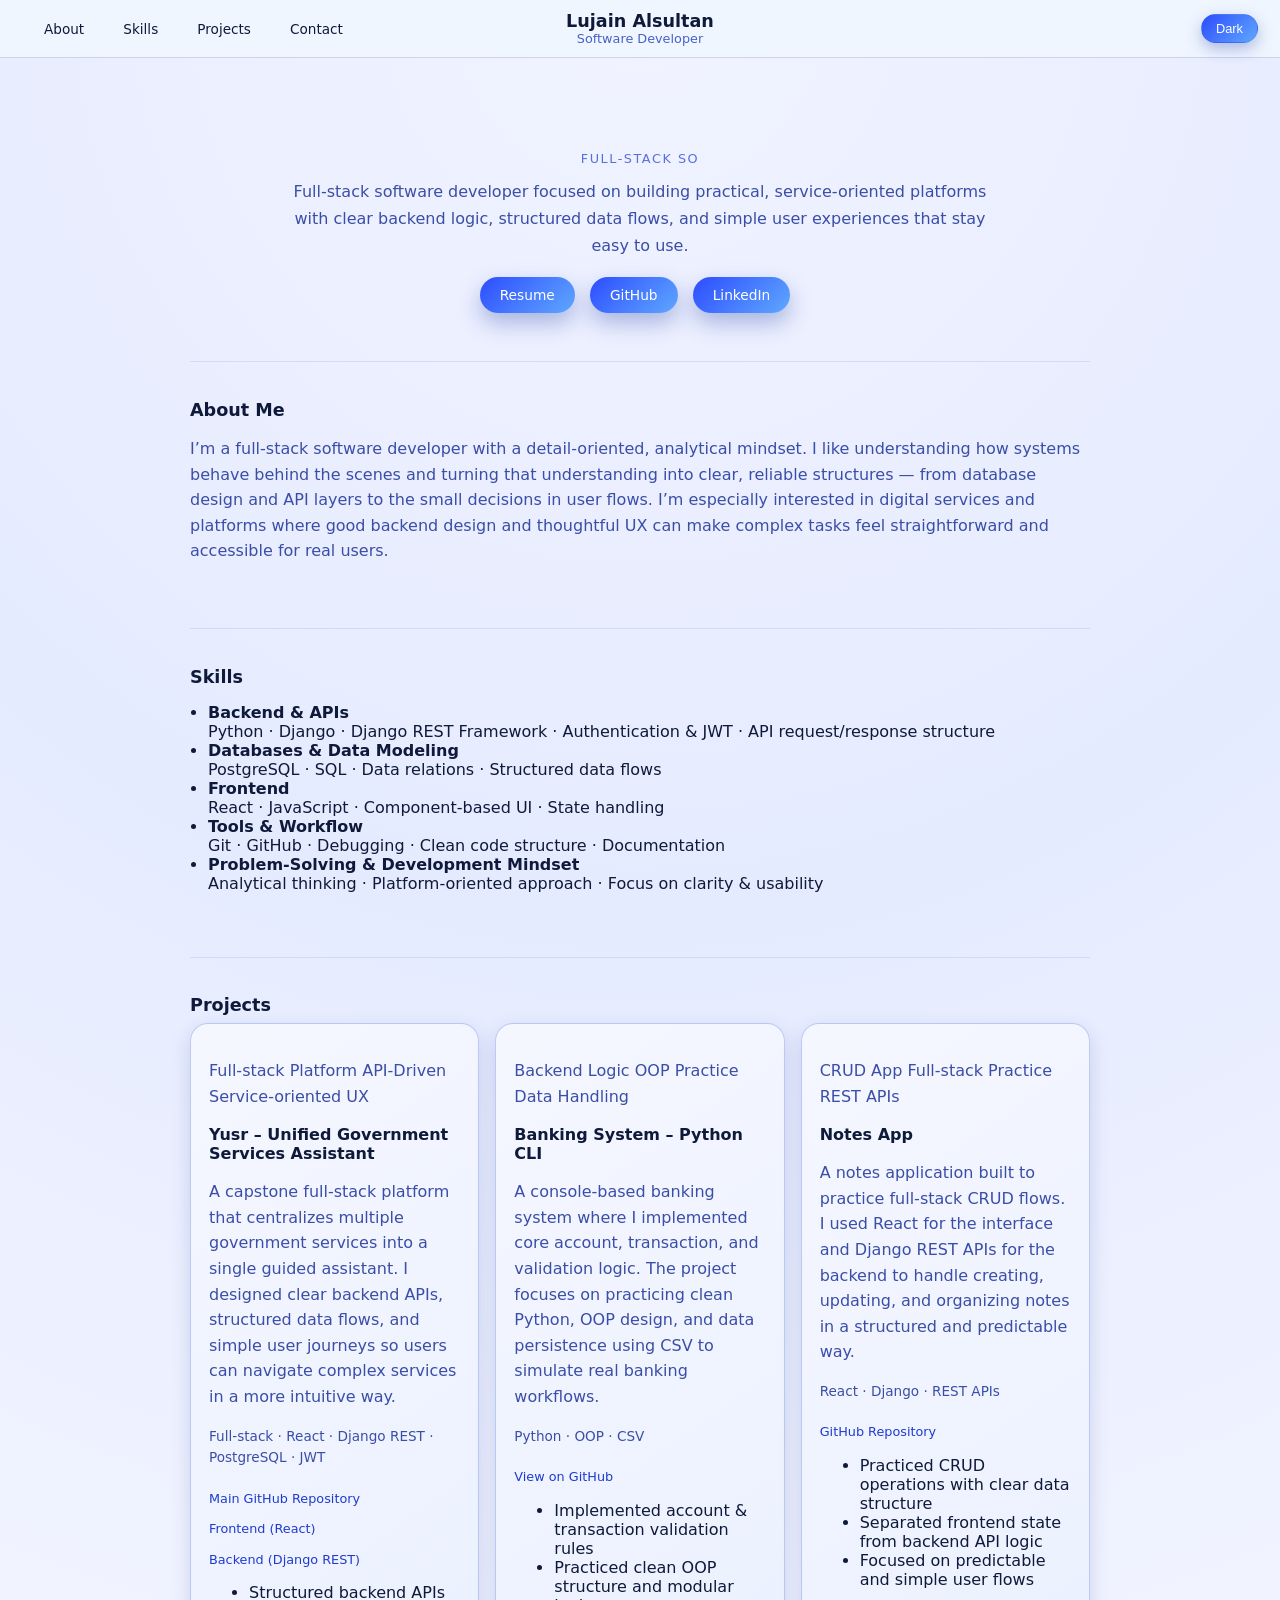
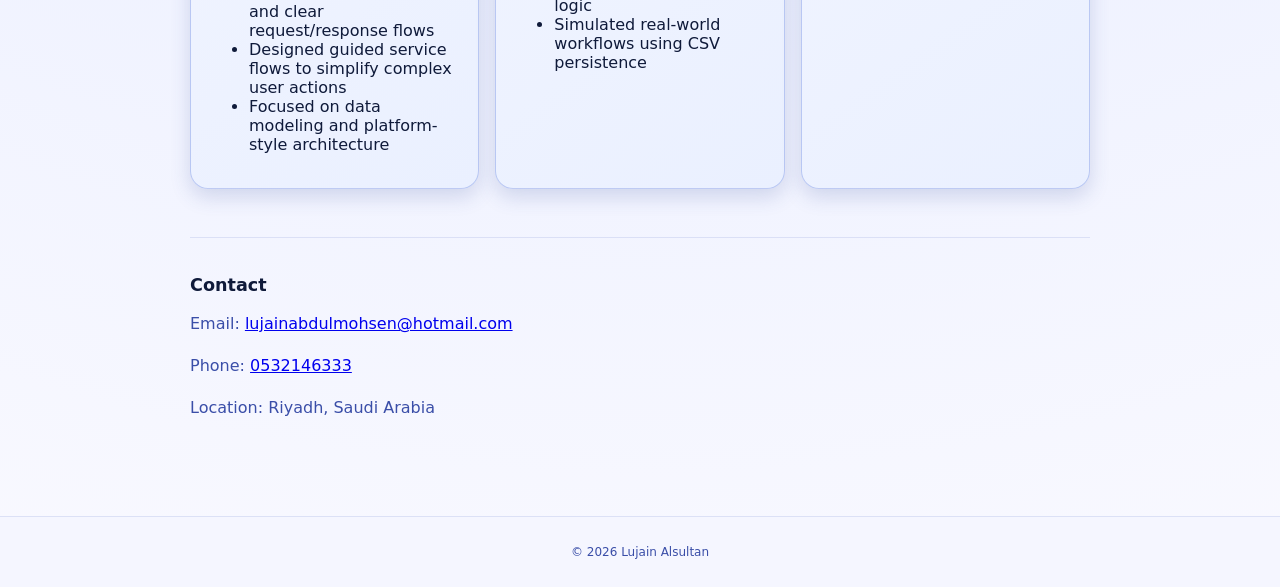
==== commit 3b4b9ed1: "updates" ====
--- a/index.html
+++ b/index.html
@@ -32,7 +32,7 @@
 <p class="hero-tag">Full-stack Software Developer</p>
 
 <p class="hero-text">
-Full-stack software developer with a strong interest in building practical, user-centered digital platforms. I enjoy working across the stack — from designing clear backend logic and APIs, to creating simple and intuitive interfaces — with a focus on clean structure, clarity, and real-world usability.
+Full-stack software developer focused on building practical, service-oriented platforms with clear backend logic, structured data flows, and simple user experiences that stay easy to use.
 </p>
 
 <div class="hero-actions">
@@ -45,7 +45,7 @@
 <section id="about" class="section reveal">
 <h3>About Me</h3>
 <p>
-I’m a full-stack software developer with a detail-oriented, analytical mindset. I enjoy understanding how things work behind the scenes and turning ideas into clear, structured, and reliable digital products. A lot of my work focuses on real problems in digital services and everyday platforms, where I care about clean backend logic, well-designed APIs, and simple user flows that make complex services feel accessible and easy to use.
+I’m a full-stack software developer with a detail-oriented, analytical mindset. I like understanding how systems behave behind the scenes and turning that understanding into clear, reliable structures — from database design and API layers to the small decisions in user flows. I’m especially interested in digital services and platforms where good backend design and thoughtful UX can make complex tasks feel straightforward and accessible for real users.
 </p>
 </section>
 
@@ -126,7 +126,6 @@
 <p>A console-based banking system where I implemented core account, transaction, and validation logic. The project focuses on practicing clean Python, OOP design, and data persistence using CSV to simulate real banking workflows.</p>
 
 <p class="tech">Python · OOP · CSV</p>
-
 <a href="https://github.com/lujainabdulmohsen/python-bank-project" target="_blank" class="link">View on GitHub</a>
 
 <ul class="takeaways">
@@ -150,7 +149,6 @@
 <p>A notes application built to practice full-stack CRUD flows. I used React for the interface and Django REST APIs for the backend to handle creating, updating, and organizing notes in a structured and predictable way.</p>
 
 <p class="tech">React · Django · REST APIs</p>
-
 <a href="https://github.com/lujainabdulmohsen/notes-app.git" target="_blank" class="link">GitHub Repository</a>
 
 <ul class="takeaways">
--- a/styles.css
+++ b/styles.css
@@ -350,50 +350,58 @@
   }
 }
 @media (max-width: 768px) {
-
-  .page {
-    padding: 12px;
-  }
-
-  .hero-text {
-    font-size: 14px;
-    line-height: 1.6;
-  }
-
-  .hero-actions {
+  .top {
     display: flex;
     flex-direction: column;
+    align-items: center;
+    gap: 8px;
+    padding: 12px 16px;
+    position: static;
+  }
+
+  .nav {
+    display: flex;
+    flex-wrap: wrap;
+    justify-content: center;
     gap: 10px;
   }
 
-  .hero-actions .btn {
-    width: 100%;
+  .brand {
     text-align: center;
   }
 
-  .cards {
+  .page {
+    margin-top: 0;
+  }
+}
+@media (max-width: 768px) {
+  .top {
     display: flex;
     flex-direction: column;
-    gap: 16px;
-  }
-
-  .card {
-    padding: 12px;
-  }
-
-  .tech-tags span {
-    display: inline-block;
-    margin-bottom: 6px;
-  }
-
-  .list li {
-    font-size: 14px;
-    line-height: 1.6;
-  }
-
-  nav.nav {
-    gap: 10px;
+    align-items: center;
+    gap: 6px;
+    padding: 10px 14px;
+  }
+
+  .nav {
+    order: 1;
+    display: flex;
     flex-wrap: wrap;
     justify-content: center;
-  }
-}
+    gap: 10px;
+  }
+
+  .brand {
+    order: 2;
+    text-align: center;
+  }
+
+  .theme-toggle {
+    order: 3;
+    align-self: center;
+  }
+
+  .hero {
+    margin-top: 8px;
+  }
+}
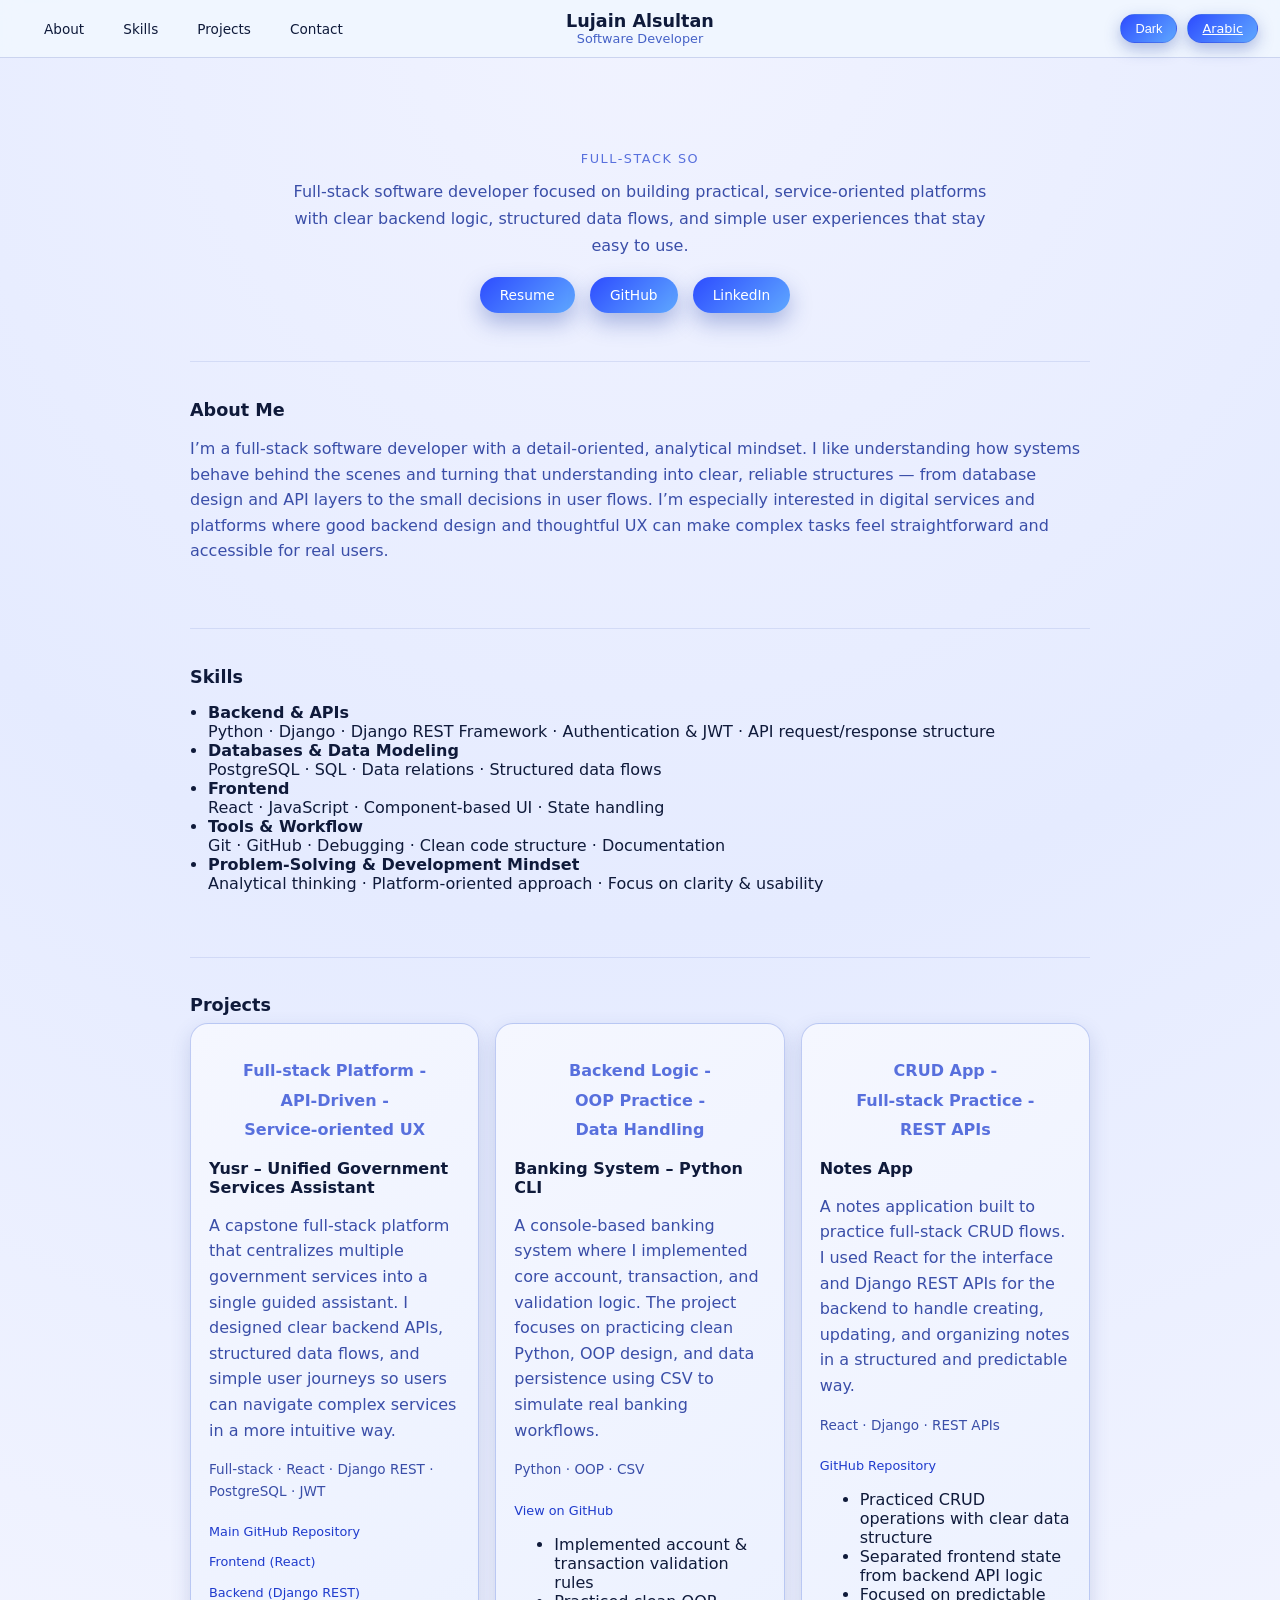
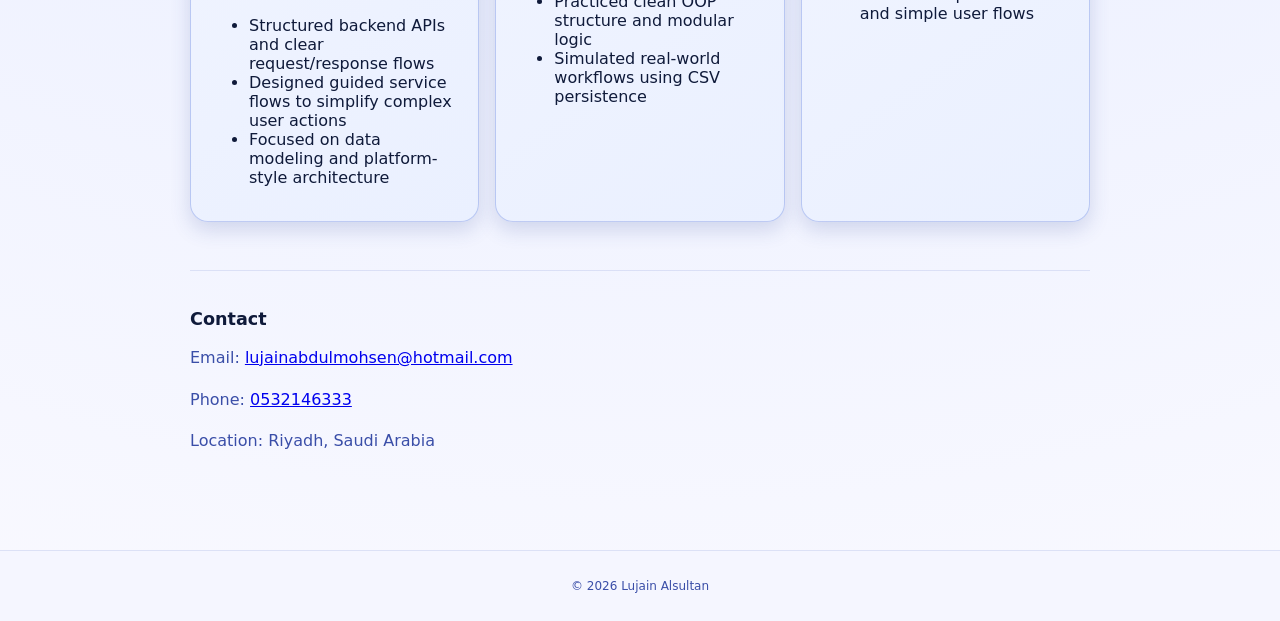
==== commit 5cfa4042: "arabic" ====
--- a/index.html
+++ b/index.html
@@ -22,7 +22,10 @@
 <p>Software Developer</p>
 </div>
 
+<div class="top-right">
 <button id="themeToggle" class="theme-toggle small-btn">Dark</button>
+<a href="index-ar.html" class="theme-toggle small-btn">Arabic</a>
+</div>
 
 </header>
 
--- a/styles.css
+++ b/styles.css
@@ -349,31 +349,7 @@
     padding: 4px 10px;
   }
 }
-@media (max-width: 768px) {
-  .top {
-    display: flex;
-    flex-direction: column;
-    align-items: center;
-    gap: 8px;
-    padding: 12px 16px;
-    position: static;
-  }
-
-  .nav {
-    display: flex;
-    flex-wrap: wrap;
-    justify-content: center;
-    gap: 10px;
-  }
-
-  .brand {
-    text-align: center;
-  }
-
-  .page {
-    margin-top: 0;
-  }
-}
+
 @media (max-width: 768px) {
   .top {
     display: flex;
@@ -389,19 +365,83 @@
     flex-wrap: wrap;
     justify-content: center;
     gap: 10px;
+    width: 100%;
+  }
+
+  .nav a {
+    font-size: 14px;
+    padding: 4px 8px;
   }
 
   .brand {
     order: 2;
+    position: static;
+    left: auto;
+    transform: none;
     text-align: center;
+  }
+
+  .brand h1,
+  .brand p {
+    margin: 0;
   }
 
   .theme-toggle {
     order: 3;
     align-self: center;
+    margin-top: 4px;
   }
 
   .hero {
     margin-top: 8px;
   }
 }
+
+/* RTL support for Arabic page */
+html[dir="rtl"] body {
+  direction: rtl;
+}
+
+html[dir="rtl"] .section p,
+html[dir="rtl"] .list,
+html[dir="rtl"] .card p,
+html[dir="rtl"] .card h4 {
+  text-align: right;
+}
+
+html[dir="rtl"] .hero-text {
+  text-align: center;
+}
+
+html[dir="rtl"] .list {
+  padding-right: 18px;
+  padding-left: 0;
+}
+
+html[dir="rtl"] .nav a {
+  margin-right: 10px;
+  margin-left: 0;
+}
+
+html[dir="rtl"] .footer {
+  text-align: center;
+}
+.tech-tags {
+  display: flex;
+  flex-wrap: wrap;
+  justify-content: center;
+  gap: 4px;
+}
+
+.tech-tags span {
+  font-weight: 600;
+  color: var(--hero-tag);
+}
+
+.tech-tags span::after {
+  content: " - ";
+}
+
+.tech-tags span:last-child::after {
+  content: "";
+}
